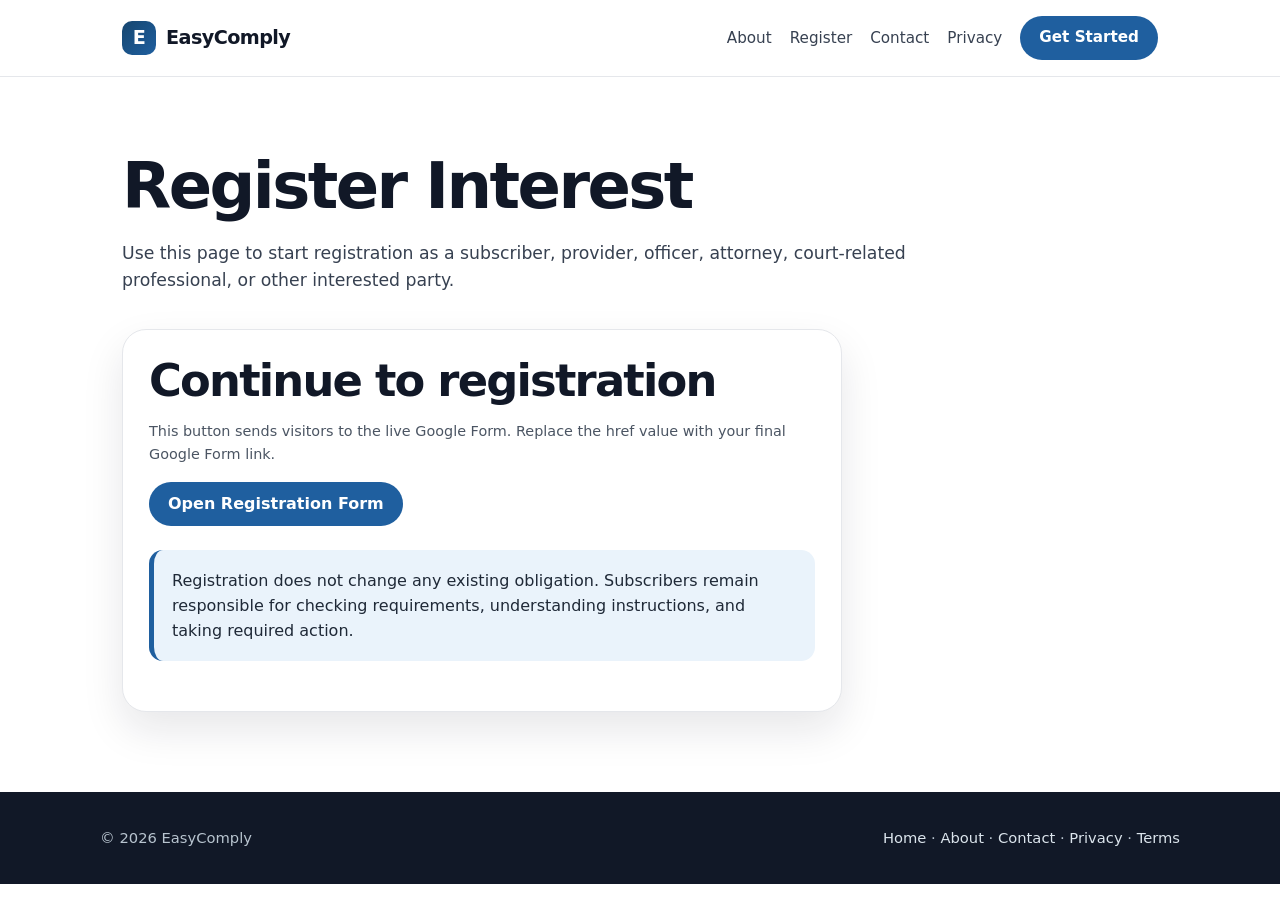
==== register.html @ d309a936 "Initial Static Info Site" ====
<!doctype html>
<html lang="en">
<head>
  <meta charset="utf-8" />
  <meta name="viewport" content="width=device-width, initial-scale=1" />
  <title>Register — EasyComply</title>
  <meta name="description" content="Register interest in EasyComply for subscribers, providers, officers, attorneys, and related professionals." />
  <link rel="stylesheet" href="/assets/styles.css" />
</head>
<body>
  <header class="site-header">
    <nav class="nav" aria-label="Main navigation">
      <a class="brand" href="/index.html"><span class="brand-mark">E</span><span>EasyComply</span></a>
      <div class="nav-links">
        <a href="/about.html">About</a>
        <a href="/register.html">Register</a>
        <a href="/contact.html">Contact</a>
        <a href="/privacy.html">Privacy</a>
        <a class="button" href="/register.html">Get Started</a>
      </div>
    </nav>
  </header>

  <main class="page">
    <div class="page-header">
      <h1>Register Interest</h1>
      <p>Use this page to start registration as a subscriber, provider, officer, attorney, court-related professional, or other interested party.</p>
    </div>

    <div class="form-shell">
      <h2>Continue to registration</h2>
      <p class="fine-print">This button sends visitors to the live Google Form. Replace the href value with your final Google Form link.</p>
      <p><a class="button" href="GOOGLE_FORM_URL">Open Registration Form</a></p>

      <div class="callout">Registration does not change any existing obligation. Subscribers remain responsible for checking requirements, understanding instructions, and taking required action.</div>
    </div>
  </main>

  <footer class="site-footer">
    <div class="footer-inner">
      <span>© 2026 EasyComply</span>
      <span><a href="/index.html">Home</a> · <a href="/about.html">About</a> · <a href="/contact.html">Contact</a> · <a href="/privacy.html">Privacy</a> · <a href="/terms.html">Terms</a></span>
    </div>
  </footer>
</body>
</html>
---- assets/styles.css ----
:root {
    --blue: #1f5f9f;
    --blue-dark: #16466f;
    --blue-soft: #eaf3fb;
    --gray-950: #111827;
    --gray-800: #1f2937;
    --gray-700: #374151;
    --gray-600: #4b5563;
    --gray-300: #d1d5db;
    --gray-200: #e5e7eb;
    --gray-100: #f3f4f6;
    --white: #ffffff;
    --max: 1080px;
    --radius: 18px;
    --shadow: 0 18px 42px rgba(17, 24, 39, 0.10);
  }

  * { box-sizing: border-box; }

  html { scroll-behavior: smooth; }

  body {
    margin: 0;
    font-family: Inter, ui-sans-serif, system-ui, -apple-system, BlinkMacSystemFont, "Segoe UI", sans-serif;
    color: var(--gray-950);
    background: var(--white);
    line-height: 1.58;
  }

  a { color: inherit; }

  .site-header {
    position: sticky;
    top: 0;
    z-index: 10;
    background: rgba(255,255,255,0.96);
    border-bottom: 1px solid var(--gray-200);
    backdrop-filter: blur(12px);
  }

  .nav {
    max-width: var(--max);
    margin: 0 auto;
    padding: 16px 22px;
    display: flex;
    align-items: center;
    justify-content: space-between;
    gap: 18px;
  }

  .brand {
    display: flex;
    align-items: center;
    gap: 10px;
    color: var(--gray-950);
    text-decoration: none;
    font-size: 1.2rem;
    font-weight: 850;
    letter-spacing: -0.03em;
  }

  .brand-mark {
    width: 34px;
    height: 34px;
    display: grid;
    place-items: center;
    border-radius: 10px;
    background: linear-gradient(135deg, var(--blue-dark), var(--blue));
    color: var(--white);
    font-weight: 900;
  }

  .nav-links {
    display: flex;
    align-items: center;
    gap: 18px;
    color: var(--gray-700);
    font-size: 0.95rem;
  }

  .nav-links a {
    text-decoration: none;
  }

  .nav-links a:hover { color: var(--blue); }

  .button {
    display: inline-flex;
    align-items: center;
    justify-content: center;
    min-height: 44px;
    padding: 12px 18px;
    border-radius: 999px;
    border: 1px solid transparent;
    background: var(--blue);
    color: var(--white);
    font-weight: 750;
    text-decoration: none;
    line-height: 1;
  }

  .button.secondary {
    background: var(--white);
    color: var(--blue-dark);
    border-color: var(--gray-300);
  }

  .hero {
    background:
      radial-gradient(circle at top right, rgba(31, 95, 159, 0.18), transparent 42%),
      linear-gradient(180deg, var(--gray-100), var(--white));
    border-bottom: 1px solid var(--gray-200);
  }

  .hero-inner {
    max-width: var(--max);
    margin: 0 auto;
    padding: 78px 22px 68px;
    display: grid;
    grid-template-columns: minmax(0, 1.1fr) minmax(300px, 0.9fr);
    gap: 42px;
    align-items: center;
  }

  .eyebrow {
    display: inline-flex;
    padding: 7px 11px;
    border-radius: 999px;
    border: 1px solid var(--gray-300);
    background: rgba(255,255,255,0.8);
    color: var(--blue-dark);
    font-size: 0.88rem;
    font-weight: 800;
  }

  h1, h2, h3 {
    margin: 0;
    line-height: 1.12;
    letter-spacing: -0.04em;
  }

  h1 {
    margin-top: 18px;
    font-size: clamp(2.45rem, 5vw, 4.65rem);
  }

  h2 { font-size: clamp(2rem, 3.5vw, 3rem); }
  h3 { font-size: 1.25rem; }

  .lead {
    margin: 20px 0 0;
    color: var(--gray-700);
    font-size: 1.16rem;
    max-width: 760px;
  }

  .actions {
    display: flex;
    flex-wrap: wrap;
    gap: 12px;
    margin-top: 28px;
  }

  .notice-card {
    background: var(--white);
    border: 1px solid var(--gray-200);
    border-radius: 28px;
    box-shadow: var(--shadow);
    padding: 22px;
  }

  .notice-card small {
    display: block;
    color: var(--gray-600);
    margin-bottom: 12px;
  }

  .message {
    border: 1px solid #cfe2f3;
    border-radius: 20px;
    padding: 18px;
    background: var(--blue-soft);
  }

  .message strong {
    display: block;
    color: var(--blue-dark);
    margin-bottom: 6px;
  }

  main.page {
    max-width: var(--max);
    margin: 0 auto;
    padding: 56px 22px 80px;
  }

  .page-header {
    max-width: 820px;
    margin-bottom: 34px;
  }

  .page-header p {
    color: var(--gray-700);
    font-size: 1.08rem;
  }

  .section {
    max-width: var(--max);
    margin: 0 auto;
    padding: 68px 22px;
  }

  .section-heading {
    max-width: 780px;
    margin-bottom: 28px;
  }

  .section-heading p {
    color: var(--gray-700);
    font-size: 1.06rem;
  }

  .grid-3 {
    display: grid;
    grid-template-columns: repeat(3, 1fr);
    gap: 18px;
  }

  .grid-2 {
    display: grid;
    grid-template-columns: repeat(2, 1fr);
    gap: 18px;
  }

  .card {
    border: 1px solid var(--gray-200);
    border-radius: var(--radius);
    background: var(--white);
    box-shadow: 0 8px 24px rgba(17,24,39,0.05);
    padding: 24px;
  }

  .card p, .content p, .content li {
    color: var(--gray-700);
  }

  .content {
    max-width: 850px;
  }

  .content h2 {
    margin-top: 34px;
    font-size: 1.65rem;
  }

  .content h2:first-child { margin-top: 0; }

  .content ul {
    padding-left: 22px;
  }

  .callout {
    border-left: 5px solid var(--blue);
    background: var(--blue-soft);
    border-radius: 14px;
    padding: 18px;
    color: var(--gray-800);
    margin: 24px 0;
  }

  .form-shell {
    border: 1px solid var(--gray-200);
    border-radius: 24px;
    box-shadow: var(--shadow);
    padding: 26px;
    max-width: 720px;
    background: var(--white);
  }

  .form-grid {
    display: grid;
    gap: 14px;
    margin-top: 20px;
  }

  label {
    display: grid;
    gap: 6px;
    color: var(--gray-700);
    font-size: 0.94rem;
    font-weight: 750;
  }

  input, select, textarea {
    width: 100%;
    border: 1px solid var(--gray-300);
    border-radius: 13px;
    padding: 12px 13px;
    font: inherit;
    color: var(--gray-950);
    background: var(--white);
  }

  textarea {
    min-height: 110px;
    resize: vertical;
  }

  .fine-print {
    color: var(--gray-600);
    font-size: 0.9rem;
  }

  .site-footer {
    background: var(--gray-950);
    color: #dbe4ec;
    padding: 34px 22px;
  }

  .footer-inner {
    max-width: var(--max);
    margin: 0 auto;
    display: flex;
    justify-content: space-between;
    gap: 20px;
    flex-wrap: wrap;
    font-size: 0.92rem;
    color: #b8c4cf;
  }

  .footer-inner a {
    color: #dbe4ec;
    text-decoration: none;
  }

  @media (max-width: 860px) {
    .hero-inner, .grid-3, .grid-2 {
      grid-template-columns: 1fr;
    }

    .nav {
      align-items: flex-start;
    }

    .nav-links {
      display: none;
    }
  }
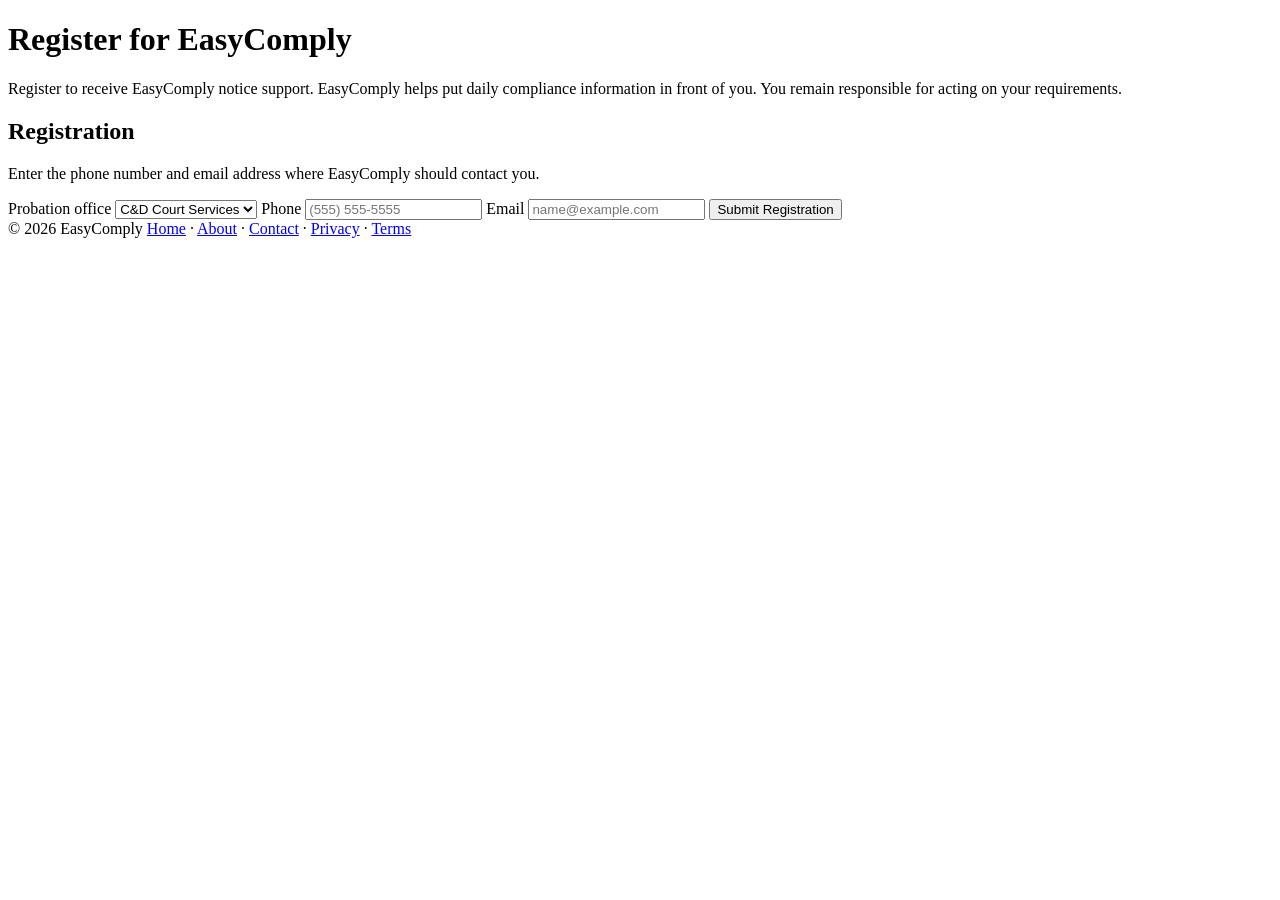
==== commit 1ba1029a: "Enhance registration page with new content and form Updated page." ====
--- a/register.html
+++ b/register.html
@@ -1,38 +1,50 @@
 <!doctype html>
-<html lang="en">
-<head>
-  <meta charset="utf-8" />
-  <meta name="viewport" content="width=device-width, initial-scale=1" />
-  <title>Register — EasyComply</title>
-  <meta name="description" content="Register interest in EasyComply for subscribers, providers, officers, attorneys, and related professionals." />
-  <link rel="stylesheet" href="/assets/styles.css" />
-</head>
-<body>
-  <header class="site-header">
-    <nav class="nav" aria-label="Main navigation">
-      <a class="brand" href="/index.html"><span class="brand-mark">E</span><span>EasyComply</span></a>
-      <div class="nav-links">
-        <a href="/about.html">About</a>
-        <a href="/register.html">Register</a>
-        <a href="/contact.html">Contact</a>
-        <a href="/privacy.html">Privacy</a>
-        <a class="button" href="/register.html">Get Started</a>
-      </div>
-    </nav>
-  </header>
 
   <main class="page">
     <div class="page-header">
-      <h1>Register Interest</h1>
-      <p>Use this page to start registration as a subscriber, provider, officer, attorney, court-related professional, or other interested party.</p>
+      <h1>Register for EasyComply</h1>
+      <p>Register to receive EasyComply notice support. EasyComply helps put daily compliance information in front of you. You remain responsible for acting on your requirements.</p>
     </div>
 
-    <div class="form-shell">
-      <h2>Continue to registration</h2>
-      <p class="fine-print">This button sends visitors to the live Google Form. Replace the href value with your final Google Form link.</p>
-      <p><a class="button" href="GOOGLE_FORM_URL">Open Registration Form</a></p>
+    <div id="registration-panel" class="form-shell">
+      <h2>Registration</h2>
+      <p class="fine-print">Enter the phone number and email address where EasyComply should contact you.</p>
 
-      <div class="callout">Registration does not change any existing obligation. Subscribers remain responsible for checking requirements, understanding instructions, and taking required action.</div>
+      <form
+        id="easycomply-registration-form"
+        class="form-grid"
+        action="https://docs.google.com/forms/d/e/1FAIpQLSfyGXxmOGgLtzPD0H6hvrD1fTQl-B7lxds8Ey3xBYRXFIDJJA/formResponse"
+        method="post"
+        target="hidden-google-form-frame"
+      >
+        <label>
+          Probation office
+          <select name="entry.1339445019" required>
+            <option value="C&D Court Services" selected>C&amp;D Court Services</option>
+          </select>
+        </label>
+
+        <label>
+          Phone
+          <input name="entry.1538498336" type="tel" inputmode="tel" autocomplete="tel" required placeholder="(555) 555-5555" />
+        </label>
+
+        <label>
+          Email
+          <input name="entry.568816164" type="email" autocomplete="email" required placeholder="name@example.com" />
+        </label>
+
+        <button class="button" type="submit">Submit Registration</button>
+      </form>
+
+      <iframe name="hidden-google-form-frame" id="hidden-google-form-frame" style="display:none;"></iframe>
+    </div>
+
+    <div id="success-panel" class="form-shell" hidden>
+      <h2>Registration received</h2>
+      <p>Your registration information has been submitted. EasyComply will use the phone number and email address provided to continue setup.</p>
+      <div class="callout">Submitting registration does not change any compliance obligation. Continue following all instructions from your probation company and any applicable court, officer, attorney, or testing provider.</div>
+      <p><a class="button secondary" href="/index.html">Return Home</a></p>
     </div>
   </main>
 
@@ -42,6 +54,19 @@
       <span><a href="/index.html">Home</a> · <a href="/about.html">About</a> · <a href="/contact.html">Contact</a> · <a href="/privacy.html">Privacy</a> · <a href="/terms.html">Terms</a></span>
     </div>
   </footer>
+
+  <script>
+    const form = document.getElementById("easycomply-registration-form");
+    const registrationPanel = document.getElementById("registration-panel");
+    const successPanel = document.getElementById("success-panel");
+
+    form.addEventListener("submit", function () {
+      window.setTimeout(function () {
+        registrationPanel.hidden = true;
+        successPanel.hidden = false;
+        window.scrollTo({ top: 0, behavior: "smooth" });
+      }, 700);
+    });
+  </script>
 </body>
 </html>
-
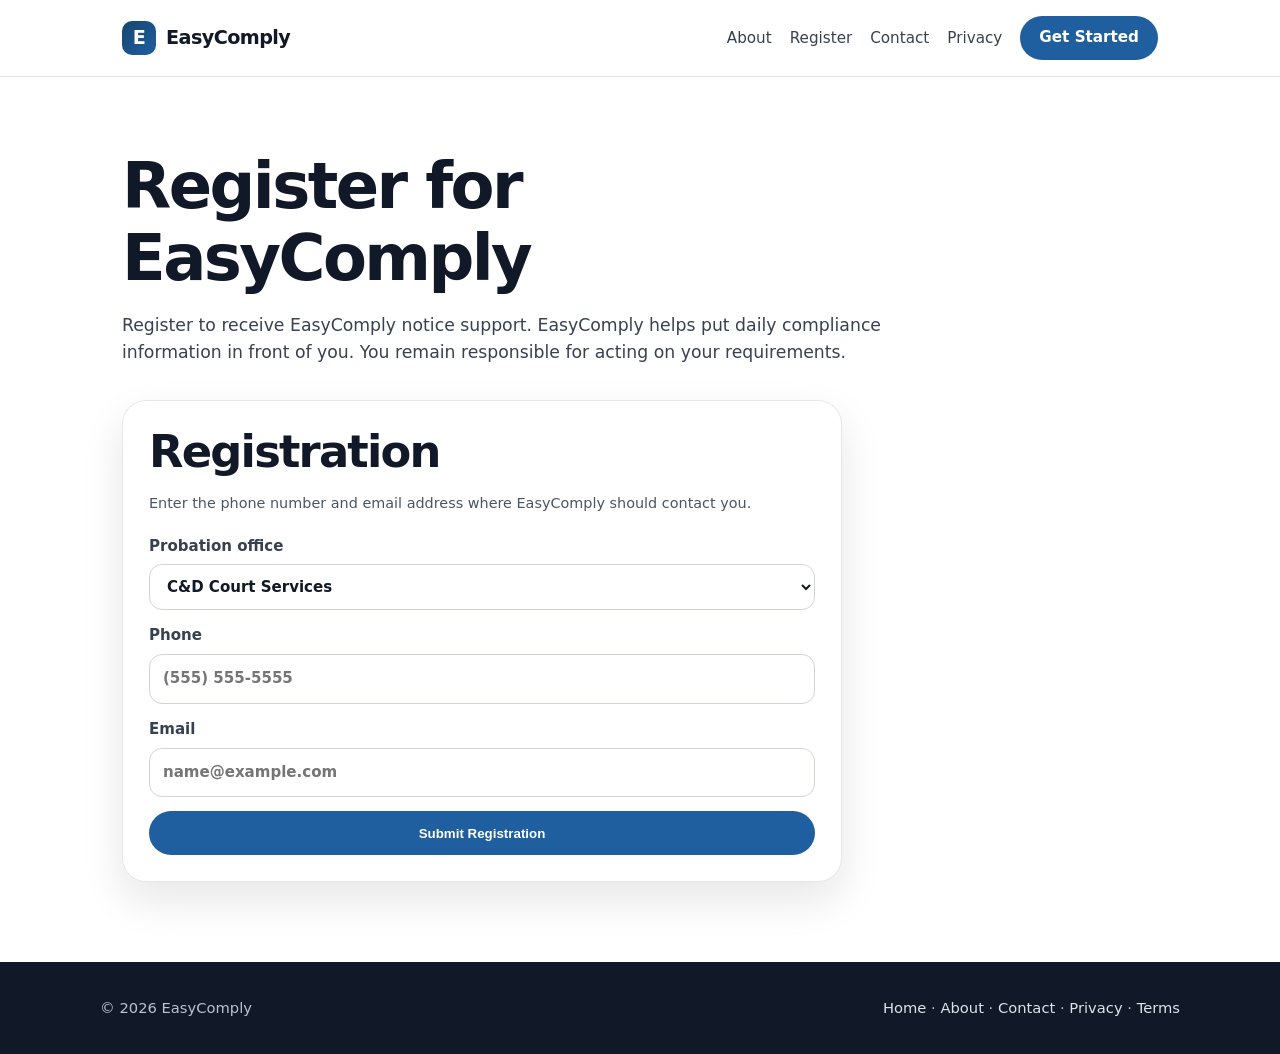
==== commit cc1c18a9: "Fix registration page markup" ====
--- a/register.html
+++ b/register.html
@@ -1,4 +1,25 @@
 <!doctype html>
+<html lang="en">
+<head>
+  <meta charset="utf-8" />
+  <meta name="viewport" content="width=device-width, initial-scale=1" />
+  <title>Register — EasyComply</title>
+  <meta name="description" content="Register for EasyComply notices." />
+  <link rel="stylesheet" href="/assets/styles.css" />
+</head>
+<body>
+  <header class="site-header">
+    <nav class="nav" aria-label="Main navigation">
+      <a class="brand" href="/index.html"><span class="brand-mark">E</span><span>EasyComply</span></a>
+      <div class="nav-links">
+        <a href="/about.html">About</a>
+        <a href="/register.html">Register</a>
+        <a href="/contact.html">Contact</a>
+        <a href="/privacy.html">Privacy</a>
+        <a class="button" href="/register.html">Get Started</a>
+      </div>
+    </nav>
+  </header>
 
   <main class="page">
     <div class="page-header">
--- a/assets/styles.css
+++ b/assets/styles.css
@@ -0,0 +1,348 @@
+:root {
+    --blue: #1f5f9f;
+    --blue-dark: #16466f;
+    --blue-soft: #eaf3fb;
+    --gray-950: #111827;
+    --gray-800: #1f2937;
+    --gray-700: #374151;
+    --gray-600: #4b5563;
+    --gray-300: #d1d5db;
+    --gray-200: #e5e7eb;
+    --gray-100: #f3f4f6;
+    --white: #ffffff;
+    --max: 1080px;
+    --radius: 18px;
+    --shadow: 0 18px 42px rgba(17, 24, 39, 0.10);
+  }
+
+  * { box-sizing: border-box; }
+
+  html { scroll-behavior: smooth; }
+
+  body {
+    margin: 0;
+    font-family: Inter, ui-sans-serif, system-ui, -apple-system, BlinkMacSystemFont, "Segoe UI", sans-serif;
+    color: var(--gray-950);
+    background: var(--white);
+    line-height: 1.58;
+  }
+
+  a { color: inherit; }
+
+  .site-header {
+    position: sticky;
+    top: 0;
+    z-index: 10;
+    background: rgba(255,255,255,0.96);
+    border-bottom: 1px solid var(--gray-200);
+    backdrop-filter: blur(12px);
+  }
+
+  .nav {
+    max-width: var(--max);
+    margin: 0 auto;
+    padding: 16px 22px;
+    display: flex;
+    align-items: center;
+    justify-content: space-between;
+    gap: 18px;
+  }
+
+  .brand {
+    display: flex;
+    align-items: center;
+    gap: 10px;
+    color: var(--gray-950);
+    text-decoration: none;
+    font-size: 1.2rem;
+    font-weight: 850;
+    letter-spacing: -0.03em;
+  }
+
+  .brand-mark {
+    width: 34px;
+    height: 34px;
+    display: grid;
+    place-items: center;
+    border-radius: 10px;
+    background: linear-gradient(135deg, var(--blue-dark), var(--blue));
+    color: var(--white);
+    font-weight: 900;
+  }
+
+  .nav-links {
+    display: flex;
+    align-items: center;
+    gap: 18px;
+    color: var(--gray-700);
+    font-size: 0.95rem;
+  }
+
+  .nav-links a {
+    text-decoration: none;
+  }
+
+  .nav-links a:hover { color: var(--blue); }
+
+  .button {
+    display: inline-flex;
+    align-items: center;
+    justify-content: center;
+    min-height: 44px;
+    padding: 12px 18px;
+    border-radius: 999px;
+    border: 1px solid transparent;
+    background: var(--blue);
+    color: var(--white);
+    font-weight: 750;
+    text-decoration: none;
+    line-height: 1;
+  }
+
+  .button.secondary {
+    background: var(--white);
+    color: var(--blue-dark);
+    border-color: var(--gray-300);
+  }
+
+  .hero {
+    background:
+      radial-gradient(circle at top right, rgba(31, 95, 159, 0.18), transparent 42%),
+      linear-gradient(180deg, var(--gray-100), var(--white));
+    border-bottom: 1px solid var(--gray-200);
+  }
+
+  .hero-inner {
+    max-width: var(--max);
+    margin: 0 auto;
+    padding: 78px 22px 68px;
+    display: grid;
+    grid-template-columns: minmax(0, 1.1fr) minmax(300px, 0.9fr);
+    gap: 42px;
+    align-items: center;
+  }
+
+  .eyebrow {
+    display: inline-flex;
+    padding: 7px 11px;
+    border-radius: 999px;
+    border: 1px solid var(--gray-300);
+    background: rgba(255,255,255,0.8);
+    color: var(--blue-dark);
+    font-size: 0.88rem;
+    font-weight: 800;
+  }
+
+  h1, h2, h3 {
+    margin: 0;
+    line-height: 1.12;
+    letter-spacing: -0.04em;
+  }
+
+  h1 {
+    margin-top: 18px;
+    font-size: clamp(2.45rem, 5vw, 4.65rem);
+  }
+
+  h2 { font-size: clamp(2rem, 3.5vw, 3rem); }
+  h3 { font-size: 1.25rem; }
+
+  .lead {
+    margin: 20px 0 0;
+    color: var(--gray-700);
+    font-size: 1.16rem;
+    max-width: 760px;
+  }
+
+  .actions {
+    display: flex;
+    flex-wrap: wrap;
+    gap: 12px;
+    margin-top: 28px;
+  }
+
+  .notice-card {
+    background: var(--white);
+    border: 1px solid var(--gray-200);
+    border-radius: 28px;
+    box-shadow: var(--shadow);
+    padding: 22px;
+  }
+
+  .notice-card small {
+    display: block;
+    color: var(--gray-600);
+    margin-bottom: 12px;
+  }
+
+  .message {
+    border: 1px solid #cfe2f3;
+    border-radius: 20px;
+    padding: 18px;
+    background: var(--blue-soft);
+  }
+
+  .message strong {
+    display: block;
+    color: var(--blue-dark);
+    margin-bottom: 6px;
+  }
+
+  main.page {
+    max-width: var(--max);
+    margin: 0 auto;
+    padding: 56px 22px 80px;
+  }
+
+  .page-header {
+    max-width: 820px;
+    margin-bottom: 34px;
+  }
+
+  .page-header p {
+    color: var(--gray-700);
+    font-size: 1.08rem;
+  }
+
+  .section {
+    max-width: var(--max);
+    margin: 0 auto;
+    padding: 68px 22px;
+  }
+
+  .section-heading {
+    max-width: 780px;
+    margin-bottom: 28px;
+  }
+
+  .section-heading p {
+    color: var(--gray-700);
+    font-size: 1.06rem;
+  }
+
+  .grid-3 {
+    display: grid;
+    grid-template-columns: repeat(3, 1fr);
+    gap: 18px;
+  }
+
+  .grid-2 {
+    display: grid;
+    grid-template-columns: repeat(2, 1fr);
+    gap: 18px;
+  }
+
+  .card {
+    border: 1px solid var(--gray-200);
+    border-radius: var(--radius);
+    background: var(--white);
+    box-shadow: 0 8px 24px rgba(17,24,39,0.05);
+    padding: 24px;
+  }
+
+  .card p, .content p, .content li {
+    color: var(--gray-700);
+  }
+
+  .content {
+    max-width: 850px;
+  }
+
+  .content h2 {
+    margin-top: 34px;
+    font-size: 1.65rem;
+  }
+
+  .content h2:first-child { margin-top: 0; }
+
+  .content ul {
+    padding-left: 22px;
+  }
+
+  .callout {
+    border-left: 5px solid var(--blue);
+    background: var(--blue-soft);
+    border-radius: 14px;
+    padding: 18px;
+    color: var(--gray-800);
+    margin: 24px 0;
+  }
+
+  .form-shell {
+    border: 1px solid var(--gray-200);
+    border-radius: 24px;
+    box-shadow: var(--shadow);
+    padding: 26px;
+    max-width: 720px;
+    background: var(--white);
+  }
+
+  .form-grid {
+    display: grid;
+    gap: 14px;
+    margin-top: 20px;
+  }
+
+  label {
+    display: grid;
+    gap: 6px;
+    color: var(--gray-700);
+    font-size: 0.94rem;
+    font-weight: 750;
+  }
+
+  input, select, textarea {
+    width: 100%;
+    border: 1px solid var(--gray-300);
+    border-radius: 13px;
+    padding: 12px 13px;
+    font: inherit;
+    color: var(--gray-950);
+    background: var(--white);
+  }
+
+  textarea {
+    min-height: 110px;
+    resize: vertical;
+  }
+
+  .fine-print {
+    color: var(--gray-600);
+    font-size: 0.9rem;
+  }
+
+  .site-footer {
+    background: var(--gray-950);
+    color: #dbe4ec;
+    padding: 34px 22px;
+  }
+
+  .footer-inner {
+    max-width: var(--max);
+    margin: 0 auto;
+    display: flex;
+    justify-content: space-between;
+    gap: 20px;
+    flex-wrap: wrap;
+    font-size: 0.92rem;
+    color: #b8c4cf;
+  }
+
+  .footer-inner a {
+    color: #dbe4ec;
+    text-decoration: none;
+  }
+
+  @media (max-width: 860px) {
+    .hero-inner, .grid-3, .grid-2 {
+      grid-template-columns: 1fr;
+    }
+
+    .nav {
+      align-items: flex-start;
+    }
+
+    .nav-links {
+      display: none;
+    }
+  }
